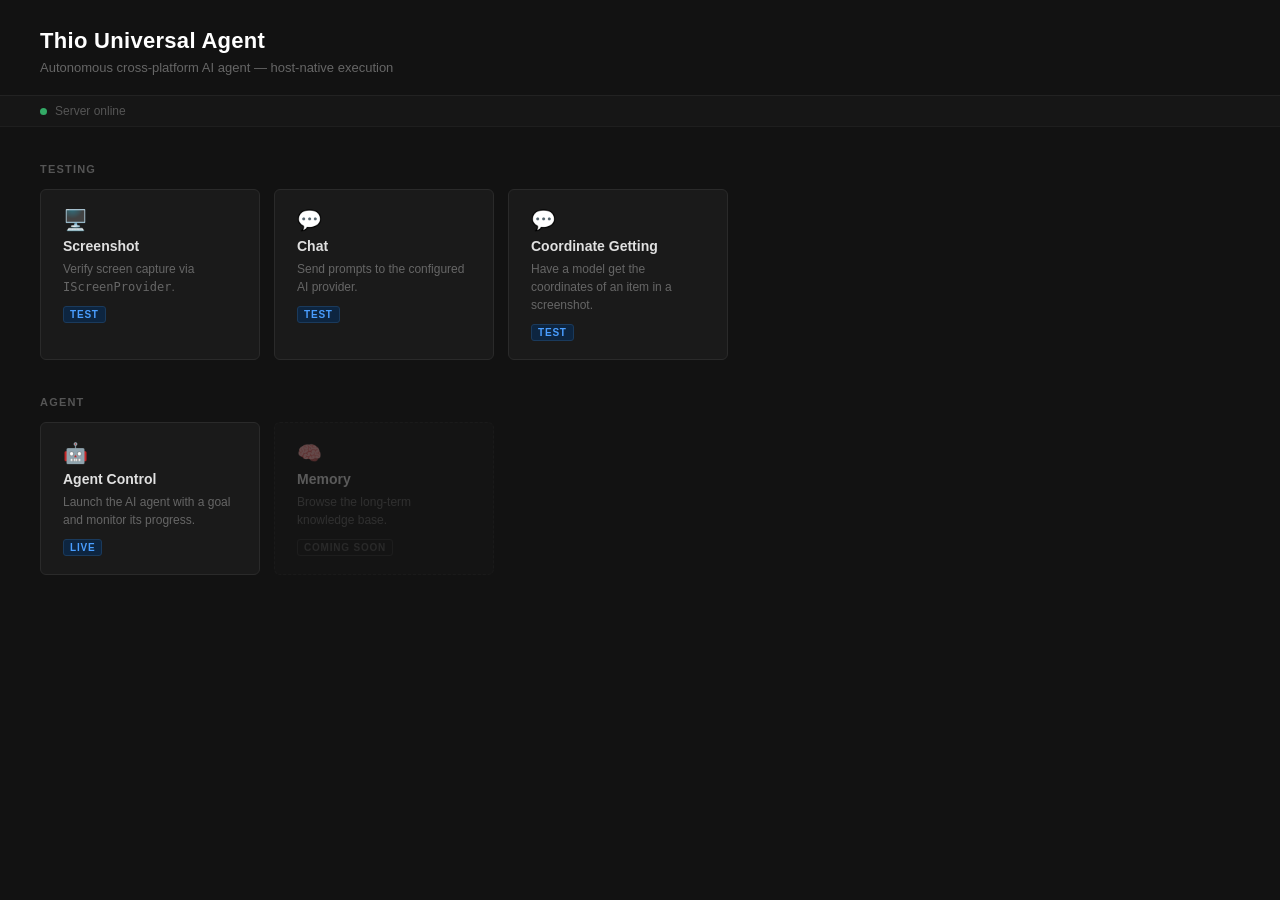
==== src/wwwroot/index.html @ 1c3a13f6 "Move solution files into src directory" ====
﻿<!DOCTYPE html>
<html lang="en">
<head>
    <meta charset="UTF-8">
    <meta name="viewport" content="width=device-width, initial-scale=1.0">
    <title>Thio Universal Agent</title>
    <style>
        *, *::before, *::after { box-sizing: border-box; margin: 0; padding: 0; }

        body {
            background-color: #121212;
            color: #e0e0e0;
            font-family: 'Segoe UI', Tahoma, Geneva, Verdana, sans-serif;
            min-height: 100vh;
            display: flex;
            flex-direction: column;
        }

        /* ---- Header ---- */
        header {
            padding: 28px 40px 20px;
            border-bottom: 1px solid #222;
        }

        header h1 {
            font-size: 22px;
            font-weight: 600;
            color: #ffffff;
            letter-spacing: 0.3px;
        }

        header p {
            margin-top: 6px;
            font-size: 13px;
            color: #666;
        }

        /* ---- Status bar ---- */
        #status-bar {
            display: flex;
            align-items: center;
            gap: 8px;
            padding: 8px 40px;
            background-color: #161616;
            border-bottom: 1px solid #1e1e1e;
            font-size: 12px;
            color: #555;
        }

        .status-dot {
            width: 7px;
            height: 7px;
            border-radius: 50%;
            background-color: #33aa66;
            flex-shrink: 0;
        }

        /* ---- Main ---- */
        main {
            flex: 1;
            padding: 36px 40px;
            display: flex;
            flex-direction: column;
            gap: 36px;
        }

        section h2 {
            font-size: 11px;
            font-weight: 600;
            text-transform: uppercase;
            letter-spacing: 1.2px;
            color: #555;
            margin-bottom: 14px;
        }

        /* ---- Cards ---- */
        .card-grid {
            display: flex;
            flex-wrap: wrap;
            gap: 14px;
        }

        .card {
            display: flex;
            flex-direction: column;
            gap: 6px;
            padding: 18px 22px;
            background-color: #1a1a1a;
            border: 1px solid #2a2a2a;
            border-radius: 6px;
            text-decoration: none;
            color: inherit;
            width: 220px;
            transition: border-color 0.15s, background-color 0.15s;
        }

        .card:hover {
            background-color: #1f1f1f;
            border-color: #4a9eff;
        }

        .card-icon { font-size: 20px; }

        .card-title {
            font-size: 14px;
            font-weight: 600;
            color: #e0e0e0;
        }

        .card-desc {
            font-size: 12px;
            color: #666;
            line-height: 1.5;
        }

        .card-tag {
            display: inline-block;
            margin-top: 4px;
            font-size: 10px;
            font-weight: 600;
            text-transform: uppercase;
            letter-spacing: 0.8px;
            color: #4a9eff;
            background-color: #0d2540;
            border: 1px solid #1a3a5c;
            border-radius: 3px;
            padding: 2px 6px;
            width: fit-content;
        }

        .card.placeholder {
            opacity: 0.35;
            pointer-events: none;
            border-style: dashed;
        }

        .card.placeholder .card-tag {
            color: #555;
            background-color: transparent;
            border-color: #333;
        }
    </style>
</head>
<body>

    <header>
        <h1>Thio Universal Agent</h1>
        <p>Autonomous cross-platform AI agent — host-native execution</p>
    </header>

    <div id="status-bar">
        <span class="status-dot"></span>
        <span>Server online</span>
    </div>

    <main>

        <section>
            <h2>Testing</h2>
            <div class="card-grid">

                <a class="card" href="/Testing/Screenshot.html">
                    <span class="card-icon">🖥️</span>
                    <span class="card-title">Screenshot</span>
                    <span class="card-desc">Verify screen capture via <code>IScreenProvider</code>.</span>
                    <span class="card-tag">Test</span>
                </a>

                <a class="card" href="/Testing/Test_Chat.html">
                    <span class="card-icon">💬</span>
                    <span class="card-title">Chat</span>
                    <span class="card-desc">Send prompts to the configured AI provider.</span>
                    <span class="card-tag">Test</span>
                </a>


                <a class="card" href="/Testing/Test_CoordinatePrompt.html">
                    <span class="card-icon">💬</span>
                    <span class="card-title">Coordinate Getting</span>
                    <span class="card-desc">Have a model get the coordinates of an item in a screenshot.</span>
                    <span class="card-tag">Test</span>
                </a>

            </div>
        </section>

        <section>
            <h2>Agent</h2>
            <div class="card-grid">

                <a class="card" href="/Agent.html">
                    <span class="card-icon">🤖</span>
                    <span class="card-title">Agent Control</span>
                    <span class="card-desc">Launch the AI agent with a goal and monitor its progress.</span>
                    <span class="card-tag">Live</span>
                </a>

                <div class="card placeholder">
                    <span class="card-icon">🧠</span>
                    <span class="card-title">Memory</span>
                    <span class="card-desc">Browse the long-term knowledge base.</span>
                    <span class="card-tag">Coming soon</span>
                </div>

            </div>
        </section>

    </main>

</body>
</html>
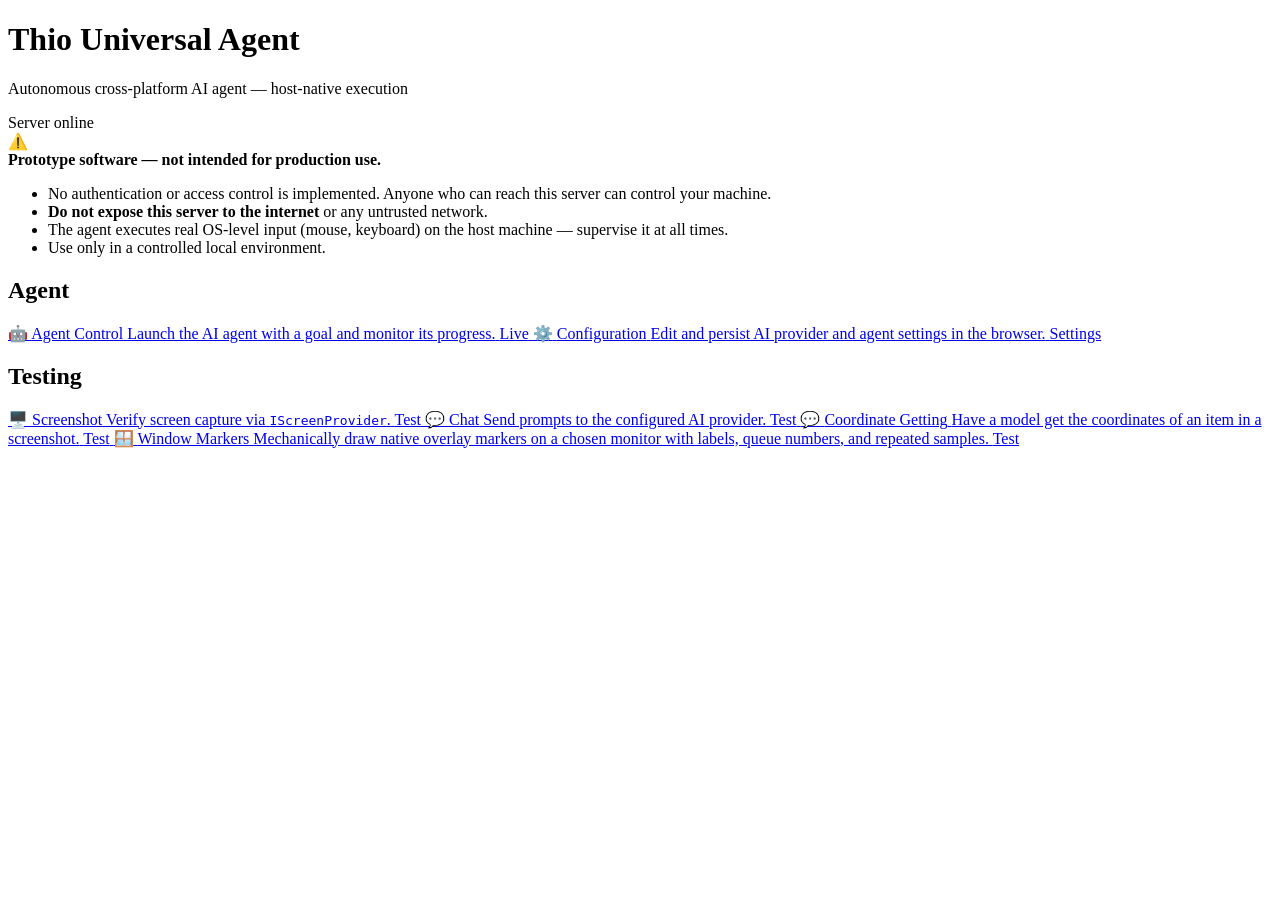
==== commit f3ab1489: "Add marker window test page" ====
--- a/src/wwwroot/index.html
+++ b/src/wwwroot/index.html
@@ -4,142 +4,8 @@
     <meta charset="UTF-8">
     <meta name="viewport" content="width=device-width, initial-scale=1.0">
     <title>Thio Universal Agent</title>
-    <style>
-        *, *::before, *::after { box-sizing: border-box; margin: 0; padding: 0; }
-
-        body {
-            background-color: #121212;
-            color: #e0e0e0;
-            font-family: 'Segoe UI', Tahoma, Geneva, Verdana, sans-serif;
-            min-height: 100vh;
-            display: flex;
-            flex-direction: column;
-        }
-
-        /* ---- Header ---- */
-        header {
-            padding: 28px 40px 20px;
-            border-bottom: 1px solid #222;
-        }
-
-        header h1 {
-            font-size: 22px;
-            font-weight: 600;
-            color: #ffffff;
-            letter-spacing: 0.3px;
-        }
-
-        header p {
-            margin-top: 6px;
-            font-size: 13px;
-            color: #666;
-        }
-
-        /* ---- Status bar ---- */
-        #status-bar {
-            display: flex;
-            align-items: center;
-            gap: 8px;
-            padding: 8px 40px;
-            background-color: #161616;
-            border-bottom: 1px solid #1e1e1e;
-            font-size: 12px;
-            color: #555;
-        }
-
-        .status-dot {
-            width: 7px;
-            height: 7px;
-            border-radius: 50%;
-            background-color: #33aa66;
-            flex-shrink: 0;
-        }
-
-        /* ---- Main ---- */
-        main {
-            flex: 1;
-            padding: 36px 40px;
-            display: flex;
-            flex-direction: column;
-            gap: 36px;
-        }
-
-        section h2 {
-            font-size: 11px;
-            font-weight: 600;
-            text-transform: uppercase;
-            letter-spacing: 1.2px;
-            color: #555;
-            margin-bottom: 14px;
-        }
-
-        /* ---- Cards ---- */
-        .card-grid {
-            display: flex;
-            flex-wrap: wrap;
-            gap: 14px;
-        }
-
-        .card {
-            display: flex;
-            flex-direction: column;
-            gap: 6px;
-            padding: 18px 22px;
-            background-color: #1a1a1a;
-            border: 1px solid #2a2a2a;
-            border-radius: 6px;
-            text-decoration: none;
-            color: inherit;
-            width: 220px;
-            transition: border-color 0.15s, background-color 0.15s;
-        }
-
-        .card:hover {
-            background-color: #1f1f1f;
-            border-color: #4a9eff;
-        }
-
-        .card-icon { font-size: 20px; }
-
-        .card-title {
-            font-size: 14px;
-            font-weight: 600;
-            color: #e0e0e0;
-        }
-
-        .card-desc {
-            font-size: 12px;
-            color: #666;
-            line-height: 1.5;
-        }
-
-        .card-tag {
-            display: inline-block;
-            margin-top: 4px;
-            font-size: 10px;
-            font-weight: 600;
-            text-transform: uppercase;
-            letter-spacing: 0.8px;
-            color: #4a9eff;
-            background-color: #0d2540;
-            border: 1px solid #1a3a5c;
-            border-radius: 3px;
-            padding: 2px 6px;
-            width: fit-content;
-        }
-
-        .card.placeholder {
-            opacity: 0.35;
-            pointer-events: none;
-            border-style: dashed;
-        }
-
-        .card.placeholder .card-tag {
-            color: #555;
-            background-color: transparent;
-            border-color: #333;
-        }
-    </style>
+    <link rel="stylesheet" href="/css/shared.css">
+    <link rel="stylesheet" href="/css/index.css">
 </head>
 <body>
 
@@ -153,7 +19,48 @@
         <span>Server online</span>
     </div>
 
+    <div id="warning-banner">
+        <span class="warning-icon">⚠️</span>
+        <div>
+            <strong>Prototype software — not intended for production use.</strong>
+            <ul>
+                <li>No authentication or access control is implemented. Anyone who can reach this server can control your machine.</li>
+                <li><strong>Do not expose this server to the internet</strong> or any untrusted network.</li>
+                <li>The agent executes real OS-level input (mouse, keyboard) on the host machine — supervise it at all times.</li>
+                <li>Use only in a controlled local environment.</li>
+            </ul>
+        </div>
+    </div>
+
     <main>
+
+        <section>
+            <h2>Agent</h2>
+            <div class="card-grid">
+
+                <a class="card" href="/Agent.html">
+                    <span class="card-icon">🤖</span>
+                    <span class="card-title">Agent Control</span>
+                    <span class="card-desc">Launch the AI agent with a goal and monitor its progress.</span>
+                    <span class="card-tag">Live</span>
+                </a>
+
+                <a class="card" href="/Config.html">
+                    <span class="card-icon">⚙️</span>
+                    <span class="card-title">Configuration</span>
+                    <span class="card-desc">Edit and persist AI provider and agent settings in the browser.</span>
+                    <span class="card-tag">Settings</span>
+                </a>
+
+                <!--<div class="card placeholder">
+                <span class="card-icon">🧠</span>
+                <span class="card-title">Memory</span>
+                <span class="card-desc">Browse the long-term knowledge base.</span>
+                <span class="card-tag">Planned</span>
+            </div>-->
+
+            </div>
+        </section>
 
         <section>
             <h2>Testing</h2>
@@ -181,26 +88,12 @@
                     <span class="card-tag">Test</span>
                 </a>
 
-            </div>
-        </section>
-
-        <section>
-            <h2>Agent</h2>
-            <div class="card-grid">
-
-                <a class="card" href="/Agent.html">
-                    <span class="card-icon">🤖</span>
-                    <span class="card-title">Agent Control</span>
-                    <span class="card-desc">Launch the AI agent with a goal and monitor its progress.</span>
-                    <span class="card-tag">Live</span>
+                <a class="card" href="/Testing/Test_WindowMarkers.html">
+                    <span class="card-icon">🪟</span>
+                    <span class="card-title">Window Markers</span>
+                    <span class="card-desc">Mechanically draw native overlay markers on a chosen monitor with labels, queue numbers, and repeated samples.</span>
+                    <span class="card-tag">Test</span>
                 </a>
-
-                <div class="card placeholder">
-                    <span class="card-icon">🧠</span>
-                    <span class="card-title">Memory</span>
-                    <span class="card-desc">Browse the long-term knowledge base.</span>
-                    <span class="card-tag">Coming soon</span>
-                </div>
 
             </div>
         </section>
